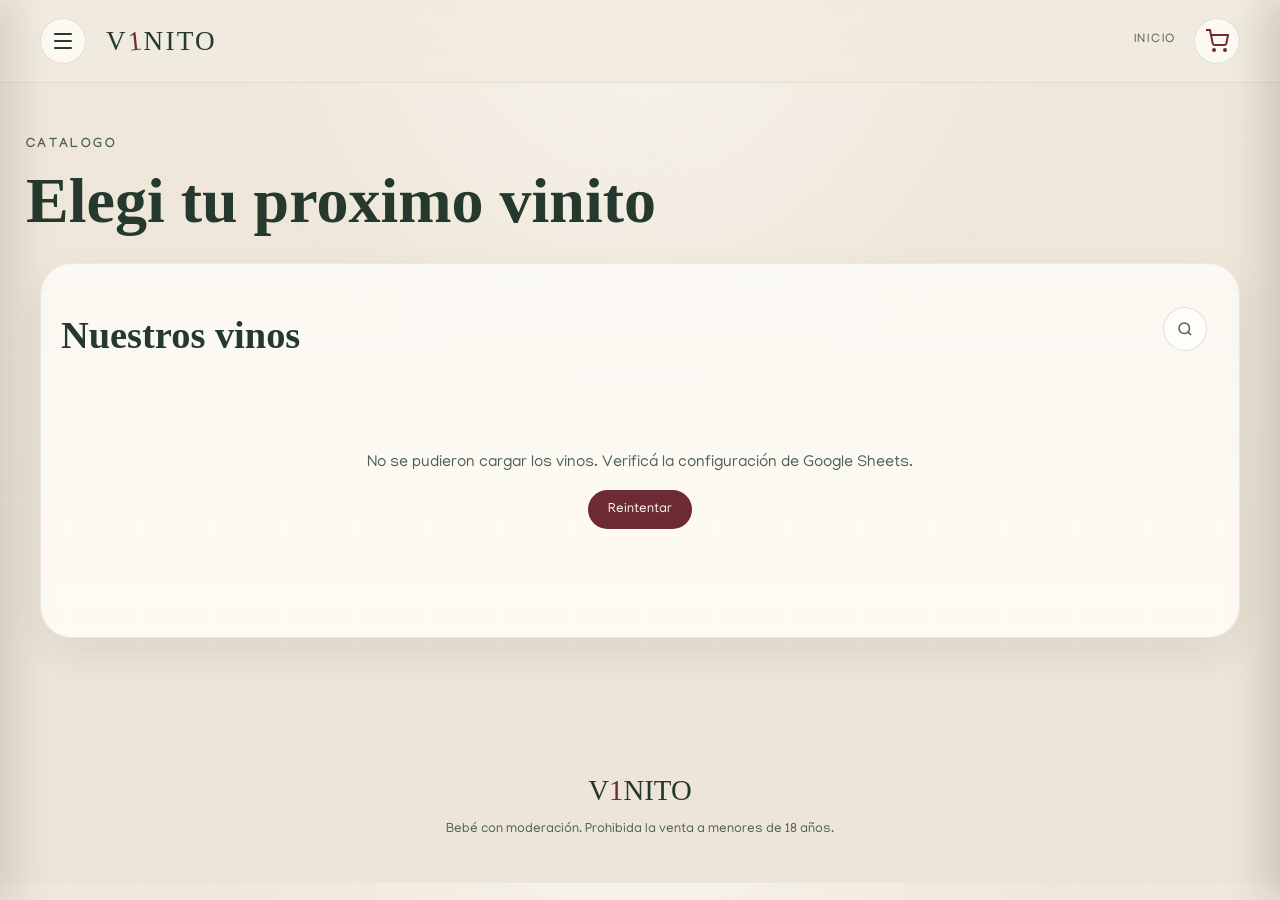
==== catalogo.html @ 8577c7e6 "Refactor catalog search functionality and UI for improved user experience" ====
<!DOCTYPE html>
<html lang="es">
<head>
  <meta charset="UTF-8">
  <meta name="viewport" content="width=device-width, initial-scale=1.0">
  <title>V1NITO - Catalogo</title>
  <link rel="icon" type="image/png" href="img/favicon.png">
  <link rel="preconnect" href="https://fonts.googleapis.com">
  <link rel="preconnect" href="https://fonts.gstatic.com" crossorigin>
  <link href="https://fonts.googleapis.com/css2?family=Cormorant+Garamond:wght@500;600;700&family=Manjari:wght@100;400;700&family=Permanent+Marker&display=swap" rel="stylesheet">
  <link rel="stylesheet" href="css/styles.css">
</head>
<body class="catalog-page">

  <header class="header">
    <div class="header-inner">
      <button class="menu-btn" id="menuBtn" aria-label="Abrir menu" aria-controls="menuSidebar" aria-expanded="false">
        <span></span>
        <span></span>
        <span></span>
      </button>
      <a href="index.html" class="logo">
        <span class="logo-v">V</span><span class="logo-1">1</span><span class="logo-nito">NITO</span>
      </a>
      <nav class="nav">
        <a href="index.html" class="nav-link">Inicio</a>
        <button class="cart-btn" id="cartBtn" aria-label="Abrir carrito">
          <svg width="24" height="24" viewBox="0 0 24 24" fill="none" stroke="currentColor" stroke-width="2">
            <circle cx="9" cy="21" r="1"></circle>
            <circle cx="20" cy="21" r="1"></circle>
            <path d="M1 1h4l2.68 13.39a2 2 0 0 0 2 1.61h9.72a2 2 0 0 0 2-1.61L23 6H6"></path>
          </svg>
          <span class="cart-count" id="cartCount">0</span>
        </button>
      </nav>
    </div>
  </header>

  <main class="catalog-shell">
    <section class="catalog-hero">
      <p class="catalog-kicker">Catalogo</p>
      <h1 class="catalog-title">Elegi tu proximo vinito</h1>
    </section>

    <section id="catalogo" class="catalogo">
      <div class="section-header">
        <h2 class="section-title">Nuestros vinos</h2>
        <div class="section-tools">
          <form class="catalog-search compact" id="catalogSearchForm" role="search">
            <label class="sr-only" for="catalogSearch">Buscar vino por nombre</label>
            <button type="button" class="catalog-search-toggle" id="catalogSearchToggle" aria-label="Buscar vino">
              <svg width="18" height="18" viewBox="0 0 24 24" fill="none" stroke="currentColor" stroke-width="2">
                <circle cx="11" cy="11" r="7"></circle>
                <path d="M20 20l-3.5-3.5"></path>
              </svg>
            </button>
            <input type="search" id="catalogSearch" placeholder="Buscar por nombre">
          </form>
          <div class="filters" id="filters"></div>
        </div>
      </div>

      <div class="loading" id="loading">
        <div class="spinner"></div>
        <p>Cargando vinos...</p>
      </div>

      <div class="error-msg" id="errorMsg" style="display:none">
        <p>No se pudieron cargar los vinos. Verific&aacute; la configuraci&oacute;n de Google Sheets.</p>
        <button onclick="loadWines()" class="retry-btn">Reintentar</button>
      </div>

      <div class="wines-grid" id="winesGrid"></div>
    </section>
  </main>

  <div class="cart-overlay" id="cartOverlay"></div>
  <div class="menu-overlay" id="menuOverlay"></div>
  <div class="wine-modal-overlay" id="wineModalOverlay"></div>
  <section class="wine-modal" id="wineModal" aria-hidden="true">
    <div class="wine-modal-card">
      <button class="wine-modal-close" id="wineModalClose" aria-label="Cerrar ficha">&times;</button>
      <div id="wineModalContent"></div>
    </div>
  </section>

  <aside class="menu-sidebar" id="menuSidebar" aria-hidden="true">
    <div class="menu-header">
      <div>
        <p class="menu-eyebrow">Explorar</p>
        <h3>Men&uacute; V1NITO</h3>
      </div>
      <button class="menu-close" id="menuClose" aria-label="Cerrar menu">&times;</button>
    </div>

    <div class="menu-search">
      <label class="menu-label" for="menuSearch">Buscar vino</label>
      <div class="menu-search-row">
        <input type="search" id="menuSearch" placeholder="Malbec, Chardonnay, Enemigo...">
        <button type="button" id="menuSearchBtn">Buscar</button>
      </div>
    </div>

    <div class="menu-section">
      <p class="menu-label">Cat&aacute;logo</p>
      <div class="menu-links">
        <button type="button" class="menu-link" data-type="Todos" data-varietal="Todos">Ver todo</button>
        <details class="menu-item">
          <summary class="menu-link menu-parent">Tintos</summary>
          <div class="menu-submenu">
            <button type="button" class="menu-sublink" data-type="Tintos" data-varietal="Todos">Ver todos los tintos</button>
            <button type="button" class="menu-sublink" data-type="Tintos" data-varietal="Malbec">Malbec</button>
            <button type="button" class="menu-sublink" data-type="Tintos" data-varietal="Cabernet Franc">Cabernet Franc</button>
            <button type="button" class="menu-sublink" data-type="Tintos" data-varietal="Merlot">Merlot</button>
            <button type="button" class="menu-sublink" data-type="Tintos" data-varietal="Pinot Noir">Pinot Noir</button>
            <button type="button" class="menu-sublink" data-type="Tintos" data-varietal="Cabernet Sauvignon">Cabernet Sauvignon</button>
            <button type="button" class="menu-sublink" data-type="Tintos" data-varietal="Bonarda">Bonarda</button>
            <button type="button" class="menu-sublink" data-type="Tintos" data-varietal="Syrah">Syrah</button>
          </div>
        </details>
        <details class="menu-item">
          <summary class="menu-link menu-parent">Blancos</summary>
          <div class="menu-submenu">
            <button type="button" class="menu-sublink" data-type="Blancos" data-varietal="Todos">Ver todos los blancos</button>
            <button type="button" class="menu-sublink" data-type="Blancos" data-varietal="Chardonnay">Chardonnay</button>
            <button type="button" class="menu-sublink" data-type="Blancos" data-varietal="Sauvignon Blanc">Sauvignon Blanc</button>
          </div>
        </details>
      </div>
    </div>

    <a class="menu-wa-link" href="https://wa.me/543512554057?text=Hola%20V1NITO%2C%20tengo%20una%20consulta%20sobre%20el%20catalogo" target="_blank" rel="noopener noreferrer">
      Consultas por WhatsApp
    </a>
  </aside>

  <aside class="cart-sidebar" id="cartSidebar">
    <div class="cart-header">
      <h3>Tu pedido</h3>
      <button class="cart-close" id="cartClose" aria-label="Cerrar carrito">&times;</button>
    </div>
    <div class="cart-items" id="cartItems">
      <p class="cart-empty">Tu carrito est&aacute; vac&iacute;o</p>
    </div>
    <div class="cart-footer" id="cartFooter" style="display:none">
      <div class="cart-total">
        <span>Total:</span>
        <span id="cartTotal">$0</span>
      </div>
      <div class="checkout-fields">
        <input type="text" id="clientName" placeholder="Tu nombre" required>
        <input type="text" id="clientAddress" placeholder="Direcci&oacute;n de entrega" required>
      </div>
      <button class="checkout-btn" id="checkoutBtn">
        <svg width="20" height="20" viewBox="0 0 24 24" fill="currentColor">
          <path d="M17.472 14.382c-.297-.149-1.758-.867-2.03-.967-.273-.099-.471-.148-.67.15-.197.297-.767.966-.94 1.164-.173.199-.347.223-.644.075-.297-.15-1.255-.463-2.39-1.475-.883-.788-1.48-1.761-1.653-2.059-.173-.297-.018-.458.13-.606.134-.133.298-.347.446-.52.149-.174.198-.298.298-.497.099-.198.05-.371-.025-.52-.075-.149-.669-1.612-.916-2.207-.242-.579-.487-.5-.669-.51-.173-.008-.371-.01-.57-.01-.198 0-.52.074-.792.372-.272.297-1.04 1.016-1.04 2.479 0 1.462 1.065 2.875 1.213 3.074.149.198 2.096 3.2 5.077 4.487.709.306 1.262.489 1.694.625.712.227 1.36.195 1.871.118.571-.085 1.758-.719 2.006-1.413.248-.694.248-1.289.173-1.413-.074-.124-.272-.198-.57-.347z"></path>
          <path d="M12 0C5.373 0 0 5.373 0 12c0 2.625.846 5.059 2.284 7.034L.789 23.492a.5.5 0 0 0 .612.638l4.685-1.228A11.953 11.953 0 0 0 12 24c6.627 0 12-5.373 12-12S18.627 0 12 0zm0 22c-2.137 0-4.146-.587-5.863-1.606l-.335-.203-2.783.73.662-2.645-.222-.352A9.935 9.935 0 0 1 2 12C2 6.477 6.477 2 12 2s10 4.477 10 10-4.477 10-10 10z"></path>
        </svg>
        Enviar pedido por WhatsApp
      </button>
    </div>
  </aside>

  <footer class="footer">
    <div class="footer-inner">
      <p class="footer-logo">V<span>1</span>NITO</p>
      <p class="footer-text">Beb&eacute; con moderaci&oacute;n. Prohibida la venta a menores de 18 a&ntilde;os.</p>
    </div>
  </footer>

  <script src="js/config.js"></script>
  <script src="js/sheets.js"></script>
  <script src="js/cart.js"></script>
  <script src="js/app.js"></script>
</body>
</html>
---- css/styles.css ----
:root {
  --cream: #f1eadf;
  --cream-deep: #e4dacb;
  --paper: #f7f1e7;
  --ink: #26392f;
  --ink-soft: #4d5f55;
  --wine: #6f2b34;
  --wine-deep: #572129;
  --olive: #808266;
  --charcoal: #252525;
  --white: #fffdf9;
  --line: rgba(38, 57, 47, 0.14);
  --shadow: 0 18px 40px rgba(32, 34, 29, 0.08);
  --shadow-strong: 0 22px 55px rgba(32, 34, 29, 0.18);
  --radius: 24px;
  --transition: 220ms ease;
}

*, *::before, *::after {
  box-sizing: border-box;
  margin: 0;
  padding: 0;
}

html {
  scroll-behavior: smooth;
}

body {
  font-family: 'Manjari', sans-serif;
  background:
    radial-gradient(circle at top, rgba(255, 255, 255, 0.5), transparent 38%),
    linear-gradient(180deg, #efe7da 0%, #ede5d8 100%);
  color: var(--ink);
  line-height: 1.55;
  -webkit-font-smoothing: antialiased;
}

body::before {
  content: '';
  position: fixed;
  inset: 0;
  pointer-events: none;
  opacity: 0.16;
  background-image:
    linear-gradient(rgba(38, 57, 47, 0.03) 1px, transparent 1px),
    linear-gradient(90deg, rgba(38, 57, 47, 0.03) 1px, transparent 1px);
  background-size: 9px 9px;
}

a {
  color: inherit;
}

.header {
  position: sticky;
  top: 0;
  z-index: 100;
  backdrop-filter: blur(14px);
  background: rgba(241, 234, 223, 0.86);
  border-bottom: 1px solid rgba(38, 57, 47, 0.08);
}

.header-inner {
  width: min(1200px, calc(100% - 32px));
  margin: 0 auto;
  min-height: 82px;
  display: flex;
  align-items: center;
  justify-content: space-between;
  gap: 20px;
}

.menu-btn {
  width: 46px;
  height: 46px;
  display: inline-flex;
  flex-direction: column;
  justify-content: center;
  gap: 5px;
  border: 1px solid rgba(38, 57, 47, 0.12);
  border-radius: 50%;
  background: rgba(255, 253, 249, 0.75);
  color: var(--ink);
  cursor: pointer;
  transition: transform var(--transition), border-color var(--transition), background var(--transition);
}

.menu-btn:hover {
  transform: translateY(-1px);
  background: var(--white);
  border-color: rgba(111, 43, 52, 0.28);
}

.menu-btn span {
  display: block;
  width: 18px;
  height: 2px;
  margin: 0 auto;
  border-radius: 999px;
  background: currentColor;
}

.logo {
  font-family: 'Permanent Marker', cursive;
  text-decoration: none;
  color: var(--ink);
  font-size: 1.7rem;
  letter-spacing: 0.08em;
  margin-right: auto;
}

.logo-1 {
  color: var(--wine);
  display: inline-block;
  transform: rotate(-6deg);
}

.nav {
  display: flex;
  align-items: center;
  gap: 18px;
}

.nav-link {
  text-decoration: none;
  text-transform: uppercase;
  letter-spacing: 0.14em;
  font-size: 0.78rem;
  color: var(--ink-soft);
}

.nav-link:hover {
  color: var(--wine);
}

.cart-btn {
  position: relative;
  width: 46px;
  height: 46px;
  display: grid;
  place-items: center;
  border: 1px solid rgba(38, 57, 47, 0.12);
  border-radius: 50%;
  background: rgba(255, 253, 249, 0.75);
  color: var(--wine);
  cursor: pointer;
  transition: transform var(--transition), border-color var(--transition), background var(--transition);
}

.cart-btn:hover {
  transform: translateY(-1px);
  background: var(--white);
  border-color: rgba(111, 43, 52, 0.28);
}

.cart-count {
  position: absolute;
  top: -3px;
  right: -3px;
  width: 20px;
  height: 20px;
  border-radius: 50%;
  display: grid;
  place-items: center;
  background: var(--wine);
  color: var(--white);
  font-size: 0.72rem;
  font-weight: 700;
  transform: scale(0);
  transition: transform var(--transition);
}

.cart-count.show {
  transform: scale(1);
}

.hero {
  position: relative;
  overflow: hidden;
  padding: 54px 24px 28px;
  min-height: calc(100vh - 82px);
  display: flex;
  flex-direction: column;
  align-items: center;
  justify-content: space-between;
  gap: 28px;
}

.hero-grain {
  position: absolute;
  inset: 0;
  pointer-events: none;
  opacity: 0.16;
  background:
    radial-gradient(circle at 20% 20%, rgba(255, 255, 255, 0.85), transparent 22%),
    radial-gradient(circle at 80% 10%, rgba(111, 43, 52, 0.09), transparent 18%),
    radial-gradient(circle at 50% 70%, rgba(38, 57, 47, 0.06), transparent 24%);
}

.hero-content {
  position: relative;
  z-index: 1;
  max-width: 860px;
  text-align: center;
  padding-top: 42px;
}

.hero-title {
  font-family: 'Permanent Marker', cursive;
  font-size: clamp(2.6rem, 7vw, 5.5rem);
  line-height: 1.12;
  letter-spacing: 0.03em;
  color: var(--ink);
  max-width: 9.5ch;
  margin: 0 auto 16px;
}

.hero-sub {
  max-width: 640px;
  margin: 0 auto;
  font-size: clamp(1rem, 2.2vw, 1.35rem);
  color: var(--ink-soft);
}

.hero-actions {
  margin: 24px 0 22px;
  display: flex;
  align-items: center;
  justify-content: center;
  gap: 16px;
}

.hero-cta {
  display: inline-flex;
  align-items: center;
  justify-content: center;
  min-width: 240px;
  padding: 18px 34px;
  border-radius: 999px;
  background: var(--wine);
  color: var(--white);
  text-decoration: none;
  text-transform: uppercase;
  letter-spacing: 0.12em;
  font-size: 0.95rem;
  font-weight: 700;
  box-shadow: 0 14px 28px rgba(111, 43, 52, 0.18);
  transition: transform var(--transition), background var(--transition), box-shadow var(--transition);
}

.hero-cta:hover {
  transform: translateY(-2px);
  background: var(--wine-deep);
  box-shadow: 0 20px 34px rgba(111, 43, 52, 0.22);
}

.hero-scene {
  position: relative;
  z-index: 1;
  width: min(940px, 100%);
}

.collage-card {
  position: relative;
  margin: 0 auto;
  width: min(760px, 100%);
  height: min(72vw, 930px);
  min-height: 420px;
  max-height: 860px;
  overflow: hidden;
  border-radius: 44px;
  background:
    radial-gradient(circle at top left, rgba(255, 255, 255, 0.82), transparent 24%),
    linear-gradient(180deg, #f0efef 0%, #e7e5e6 100%);
  box-shadow: 0 28px 70px rgba(32, 34, 29, 0.16);
}

.collage-piece {
  position: absolute;
  display: block;
  filter: drop-shadow(0 10px 14px rgba(25, 25, 25, 0.12));
}

.disco {
  border-radius: 50%;
  background:
    radial-gradient(circle at 30% 30%, rgba(255, 255, 255, 0.95), rgba(255, 255, 255, 0.22) 25%, transparent 26%),
    linear-gradient(45deg, rgba(106, 125, 141, 0.45) 25%, transparent 25%),
    linear-gradient(-45deg, rgba(106, 125, 141, 0.45) 25%, transparent 25%),
    linear-gradient(45deg, transparent 75%, rgba(255, 255, 255, 0.3) 75%),
    linear-gradient(-45deg, transparent 75%, rgba(255, 255, 255, 0.3) 75%),
    radial-gradient(circle at 40% 35%, #ffffff 0%, #d7dbd8 44%, #a2adb4 80%, #7d858d 100%);
  background-size: auto, 18px 18px, 18px 18px, 18px 18px, 18px 18px, auto;
}

.disco-main {
  top: 4%;
  left: 8%;
  width: 28%;
  aspect-ratio: 1;
}

.disco-mini {
  top: 8%;
  right: 26%;
  width: 13%;
  aspect-ratio: 1;
}

.pour-hand {
  top: 0;
  left: 26%;
  width: 42%;
  height: 26%;
  border-radius: 0 0 120px 120px;
  background:
    linear-gradient(135deg, #214434 0 28%, transparent 29%),
    linear-gradient(102deg, transparent 0 40%, #e2b78a 41% 68%, transparent 69%),
    linear-gradient(160deg, transparent 0 55%, #d8a278 56% 72%, transparent 73%);
  transform: rotate(-6deg);
}

.pour-hand::before {
  content: '';
  position: absolute;
  top: -3%;
  left: 18%;
  width: 24%;
  height: 50%;
  border-radius: 18px;
  background: linear-gradient(180deg, #32523f, #183226);
  transform: rotate(-22deg);
}

.pour-stream {
  top: 17%;
  left: 50%;
  width: 1.4%;
  height: 26%;
  background: linear-gradient(180deg, rgba(196, 201, 210, 0.95), rgba(120, 132, 145, 0.95));
  transform: rotate(3deg);
}

.central-bottle {
  left: 41%;
  top: 28%;
  width: 20%;
  height: 48%;
  border-radius: 42% 42% 28% 28% / 26% 26% 18% 18%;
  background:
    linear-gradient(90deg, rgba(255, 255, 255, 0.82) 0 22%, transparent 22% 70%, rgba(255, 255, 255, 0.2) 70%),
    linear-gradient(180deg, #8e2430 0 36%, #f5f0e8 36% 74%, #121212 74% 100%);
}

.central-bottle::before {
  content: '';
  position: absolute;
  top: -23%;
  left: 43%;
  width: 14%;
  height: 30%;
  border-radius: 12px 12px 0 0;
  background: linear-gradient(180deg, #f6f3ef, #b6bec6);
}

.can-hand {
  left: 2%;
  top: 31%;
  width: 33%;
  height: 18%;
  border-radius: 999px;
  background:
    linear-gradient(180deg, transparent 0 30%, #e1ac84 31% 90%, transparent 91%),
    linear-gradient(90deg, transparent 0 44%, #efe6d7 45% 63%, #d0b996 64% 73%, transparent 74%),
    linear-gradient(0deg, transparent 0 18%, #c98367 19% 26%, transparent 27%);
  transform: rotate(-11deg);
}

.red-glove {
  left: 3%;
  bottom: 22%;
  width: 25%;
  height: 18%;
  border-radius: 80px 24px 70px 30px;
  background: linear-gradient(135deg, #761826 0%, #b11c2c 78%);
  transform: rotate(-8deg);
}

.red-glove::before {
  content: '';
  position: absolute;
  right: -8%;
  top: 20%;
  width: 32%;
  height: 18%;
  border-radius: 999px;
  background: linear-gradient(90deg, #9d1f2f, #6f1522);
  transform: rotate(-24deg);
}

.citrus-drink {
  right: 4%;
  top: 26%;
  width: 22%;
  height: 18%;
  border-radius: 28px 28px 34px 34px;
  background:
    radial-gradient(circle at 28% 16%, #fff7c5 0 18%, #d9c971 19% 23%, transparent 24%),
    linear-gradient(180deg, rgba(255, 255, 255, 0.85) 0 22%, #b52c39 23% 100%);
}

.citrus-drink::before {
  content: '';
  position: absolute;
  right: -10%;
  top: 28%;
  width: 58%;
  height: 32%;
  border-radius: 999px;
  background: linear-gradient(180deg, #efc39d, #d58f74);
}

.martini {
  right: 22%;
  bottom: 14%;
  width: 16%;
  height: 25%;
  clip-path: polygon(18% 0, 82% 0, 58% 44%, 58% 82%, 70% 100%, 42% 100%, 49% 82%, 49% 44%);
  background: linear-gradient(180deg, rgba(233, 242, 230, 0.85), rgba(111, 43, 52, 0.1));
}

.martini::before,
.martini::after {
  content: '';
  position: absolute;
  border-radius: 50%;
}

.martini::before {
  width: 22%;
  aspect-ratio: 1;
  right: 26%;
  top: 18%;
  background: #6a7f34;
}

.martini::after {
  width: 18%;
  aspect-ratio: 1;
  left: 20%;
  bottom: 18%;
  background: #90b154;
}

.wine-hand {
  left: 20%;
  bottom: -2%;
  width: 22%;
  height: 24%;
  border-radius: 120px 120px 50px 50px;
  background:
    linear-gradient(135deg, transparent 0 28%, #e1af88 29% 100%),
    linear-gradient(180deg, transparent 0 35%, #7eb5d6 36% 72%, transparent 73%);
  transform: rotate(8deg);
}

.wine-hand::before {
  content: '';
  position: absolute;
  left: 38%;
  top: 8%;
  width: 28%;
  height: 56%;
  border-radius: 999px 999px 36px 36px;
  background: linear-gradient(180deg, rgba(173, 216, 247, 0.95) 0 46%, #e89557 47% 100%);
  border: 2px solid rgba(255, 255, 255, 0.55);
}

.profile-face {
  right: -2%;
  bottom: 5%;
  width: 19%;
  height: 27%;
  border-radius: 120px 0 0 120px;
  background: linear-gradient(180deg, #e8b08a, #cf8b72);
}

.profile-face::before {
  content: '';
  position: absolute;
  left: 6%;
  top: 42%;
  width: 22%;
  height: 8%;
  border-radius: 999px;
  background: #a6202c;
}

.lips {
  left: 44%;
  bottom: 12%;
  width: 10%;
  height: 5%;
  border-radius: 999px 999px 60% 60%;
  background: linear-gradient(180deg, #d73043, #8f1021);
}

.sparkle {
  width: 18px;
  aspect-ratio: 1;
  background: linear-gradient(180deg, #fff7dc, #f6d77a);
  clip-path: polygon(50% 0, 62% 38%, 100% 50%, 62% 62%, 50% 100%, 38% 62%, 0 50%, 38% 38%);
}

.sparkle-1 {
  top: 60%;
  left: 62%;
}

.sparkle-2 {
  top: 18%;
  right: 14%;
}

.hero-footer {
  position: relative;
  z-index: 1;
  color: var(--ink-soft);
  font-size: clamp(0.98rem, 2vw, 1.12rem);
  text-align: center;
  padding-bottom: 18px;
  max-width: 620px;
}

.intro-strip {
  padding: 0 24px 18px;
}

.intro-strip-text {
  width: min(980px, 100%);
  margin: 0 auto;
  padding: 20px 24px;
  text-align: center;
  border-top: 1px solid var(--line);
  border-bottom: 1px solid var(--line);
  color: var(--ink-soft);
  font-size: 1rem;
}

.catalog-page .header {
  position: sticky;
}

.catalog-shell {
  width: min(1240px, calc(100% - 32px));
  margin: 0 auto;
  padding: 34px 0 48px;
}

.catalog-hero {
  padding: 18px 6px 28px;
}

.catalog-kicker {
  font-size: 0.82rem;
  font-weight: 700;
  letter-spacing: 0.18em;
  text-transform: uppercase;
  color: var(--ink-soft);
}

.catalog-title {
  margin-top: 12px;
  font-family: 'Permanent Marker', cursive;
  font-size: clamp(2.2rem, 5vw, 4rem);
  line-height: 1.05;
  color: var(--ink);
}

.catalog-sub {
  max-width: 640px;
  margin-top: 12px;
  color: var(--ink-soft);
  font-size: 1.05rem;
}

.catalogo {
  width: min(1200px, calc(100% - 32px));
  margin: 0 auto 48px;
  padding: 42px 20px 52px;
  border: 1px solid rgba(38, 57, 47, 0.08);
  border-radius: 32px;
  background: linear-gradient(180deg, rgba(255, 253, 249, 0.8), rgba(255, 251, 244, 0.95));
  box-shadow: var(--shadow);
}

.catalog-search {
  display: flex;
  align-items: center;
  gap: 10px;
}

.catalog-search input {
  width: 0;
  min-width: 0;
  opacity: 0;
  border: 1px solid transparent;
  border-radius: 18px;
  padding: 12px 0;
  background: rgba(255, 253, 249, 0.95);
  color: var(--ink);
  font-family: 'Manjari', sans-serif;
  font-size: 0.94rem;
  pointer-events: none;
  transition: width var(--transition), opacity var(--transition), padding var(--transition), border-color var(--transition);
}

.catalog-search.open input {
  width: 280px;
  opacity: 1;
  padding: 12px 16px;
  border-color: rgba(38, 57, 47, 0.14);
  pointer-events: auto;
}

.catalog-search input:focus {
  outline: none;
  border-color: rgba(111, 43, 52, 0.36);
}

.catalog-search-toggle {
  width: 44px;
  height: 44px;
  border: 1px solid rgba(38, 57, 47, 0.14);
  border-radius: 50%;
  background: rgba(255, 253, 249, 0.95);
  color: var(--ink-soft);
  display: inline-flex;
  align-items: center;
  justify-content: center;
  cursor: pointer;
  transition: transform var(--transition), border-color var(--transition), color var(--transition), background var(--transition);
}

.catalog-search-toggle:hover {
  transform: translateY(-1px);
  border-color: rgba(111, 43, 52, 0.24);
  color: var(--wine);
  background: var(--white);
}

.sr-only {
  position: absolute;
  width: 1px;
  height: 1px;
  padding: 0;
  margin: -1px;
  overflow: hidden;
  clip: rect(0, 0, 0, 0);
  white-space: nowrap;
  border: 0;
}

.section-header {
  display: flex;
  align-items: end;
  justify-content: space-between;
  gap: 22px;
  margin-bottom: 30px;
  flex-wrap: wrap;
}

.section-tools {
  display: grid;
  gap: 14px;
  justify-items: end;
}

.section-title {
  font-family: 'Permanent Marker', cursive;
  font-size: clamp(1.9rem, 3vw, 2.8rem);
  color: var(--ink);
}

.filters {
  display: grid;
  gap: 14px;
}

.filters-group {
  display: grid;
  gap: 8px;
}

.sort-select {
  min-width: 240px;
  border: 1px solid rgba(38, 57, 47, 0.14);
  border-radius: 16px;
  padding: 12px 16px;
  background: rgba(255, 253, 249, 0.95);
  color: var(--ink);
  font-family: 'Manjari', sans-serif;
  font-size: 0.94rem;
}

.filters-label {
  font-size: 0.78rem;
  font-weight: 700;
  letter-spacing: 0.14em;
  text-transform: uppercase;
  color: var(--ink-soft);
}

.filters-row {
  display: flex;
  flex-wrap: wrap;
  gap: 10px;
}

.filter-btn {
  border: 1px solid rgba(38, 57, 47, 0.14);
  background: rgba(255, 253, 249, 0.9);
  color: var(--ink-soft);
  border-radius: 999px;
  padding: 10px 18px;
  cursor: pointer;
  font-family: 'Manjari', sans-serif;
  font-size: 0.88rem;
  transition: transform var(--transition), background var(--transition), color var(--transition), border-color var(--transition);
}

.filter-btn:hover {
  transform: translateY(-1px);
  border-color: rgba(111, 43, 52, 0.22);
  color: var(--wine);
}

.filter-btn.active {
  background: var(--ink);
  color: var(--white);
  border-color: var(--ink);
}

.loading,
.error-msg {
  text-align: center;
  padding: 56px 0;
  color: var(--ink-soft);
}

.spinner {
  width: 42px;
  height: 42px;
  border-radius: 50%;
  margin: 0 auto 16px;
  border: 3px solid rgba(38, 57, 47, 0.12);
  border-top-color: var(--wine);
  animation: spin 0.75s linear infinite;
}

@keyframes spin {
  to {
    transform: rotate(360deg);
  }
}

.retry-btn {
  margin-top: 14px;
  border: none;
  border-radius: 999px;
  padding: 12px 20px;
  background: var(--wine);
  color: var(--white);
  cursor: pointer;
  font-family: 'Manjari', sans-serif;
}

.empty-results {
  grid-column: 1 / -1;
  padding: 28px 12px;
  text-align: center;
  color: var(--ink-soft);
  border: 1px dashed rgba(38, 57, 47, 0.16);
  border-radius: 20px;
  background: rgba(255, 253, 249, 0.7);
}

.wines-grid {
  display: grid;
  grid-template-columns: repeat(auto-fill, minmax(260px, 1fr));
  gap: 22px;
}

.wine-card {
  position: relative;
  display: flex;
  flex-direction: column;
  overflow: hidden;
  min-height: 100%;
  border-radius: 24px;
  background: var(--paper);
  border: 1px solid rgba(38, 57, 47, 0.08);
  box-shadow: 0 12px 26px rgba(32, 34, 29, 0.07);
  transition: transform var(--transition), box-shadow var(--transition);
}

.wine-card:hover {
  transform: translateY(-6px) rotate(-0.4deg);
  box-shadow: var(--shadow-strong);
}

.wine-card.no-stock {
  opacity: 0.68;
}

.wine-card-link {
  cursor: pointer;
}

.wine-card-link:focus-visible {
  outline: 2px solid rgba(111, 43, 52, 0.6);
  outline-offset: 3px;
}

.wine-img-wrap {
  position: relative;
  width: 100%;
  padding-top: 100%;
  display: flex;
  align-items: center;
  justify-content: center;
  overflow: hidden;
  background:
    radial-gradient(circle at top, rgba(255, 255, 255, 0.55), transparent 30%),
    linear-gradient(180deg, #ddd3c2 0%, #f0e7db 100%);
}

.wine-img-wrap::after {
  content: '';
  position: absolute;
  inset: 14px;
  border: 1px dashed rgba(38, 57, 47, 0.14);
  border-radius: 18px;
  pointer-events: none;
}

.wine-img {
  position: absolute;
  top: 50%;
  left: 50%;
  width: auto;
  max-width: 76%;
  height: 96%;
  max-height: 96%;
  object-fit: contain;
  object-position: center;
  transform: translate(-50%, -50%);
  transition: transform 320ms ease;
}

.wine-card:hover .wine-img {
  transform: translate(-50%, -50%) scale(1.04);
}

.wine-img-placeholder {
  position: absolute;
  inset: 0;
  display: grid;
  place-items: center;
  color: rgba(111, 43, 52, 0.38);
}

.wine-badge {
  position: absolute;
  top: 18px;
  left: 18px;
  z-index: 1;
  padding: 7px 12px;
  border-radius: 999px;
  font-size: 0.7rem;
  font-weight: 700;
  text-transform: uppercase;
  letter-spacing: 0.14em;
}

.badge-stock {
  background: rgba(38, 57, 47, 0.92);
  color: var(--white);
}

.badge-nostock {
  background: rgba(111, 43, 52, 0.92);
  color: var(--white);
}

.wine-info {
  display: flex;
  flex: 1;
  flex-direction: column;
  gap: 8px;
  padding: 22px;
}

.wine-category {
  color: var(--wine);
  font-size: 0.75rem;
  font-weight: 700;
  text-transform: uppercase;
  letter-spacing: 0.16em;
}

.wine-name {
  font-family: 'Cormorant Garamond', serif;
  font-size: 1.75rem;
  line-height: 1.05;
  color: var(--ink);
}

.wine-desc {
  flex: 1;
  color: var(--ink-soft);
  font-size: 0.95rem;
  display: -webkit-box;
  -webkit-box-orient: vertical;
  -webkit-line-clamp: 3;
  overflow: hidden;
}

.wine-detail-link {
  color: var(--wine);
  font-size: 0.86rem;
  font-weight: 700;
  letter-spacing: 0.06em;
  text-transform: uppercase;
  border: none;
  background: transparent;
  padding: 0;
  text-align: left;
  cursor: pointer;
}

.wine-bottom {
  display: flex;
  align-items: center;
  justify-content: space-between;
  gap: 14px;
  padding-top: 8px;
}

.wine-price {
  font-family: 'Cormorant Garamond', serif;
  font-size: 2rem;
  font-weight: 700;
  color: var(--ink);
}

.add-btn {
  border: none;
  border-radius: 999px;
  padding: 12px 18px;
  background: var(--wine);
  color: var(--white);
  cursor: pointer;
  font-family: 'Manjari', sans-serif;
  font-size: 0.88rem;
  font-weight: 700;
  transition: transform var(--transition), background var(--transition), opacity var(--transition);
}

.add-btn:hover {
  transform: translateY(-1px);
  background: var(--wine-deep);
}

.add-btn:disabled {
  background: rgba(38, 57, 47, 0.18);
  color: rgba(38, 57, 47, 0.48);
  cursor: not-allowed;
}

.add-btn.added {
  background: var(--ink);
}

.cart-overlay {
  position: fixed;
  inset: 0;
  z-index: 200;
  background: rgba(31, 21, 20, 0.38);
  opacity: 0;
  visibility: hidden;
  transition: opacity var(--transition), visibility var(--transition);
}

.cart-overlay.open {
  opacity: 1;
  visibility: visible;
}

.menu-overlay {
  position: fixed;
  inset: 0;
  z-index: 150;
  background: rgba(31, 21, 20, 0.32);
  opacity: 0;
  visibility: hidden;
  transition: opacity var(--transition), visibility var(--transition);
}

.menu-overlay.open {
  opacity: 1;
  visibility: visible;
}

.menu-sidebar {
  position: fixed;
  top: 0;
  left: 0;
  bottom: 0;
  z-index: 151;
  width: min(360px, 88vw);
  display: flex;
  flex-direction: column;
  gap: 22px;
  padding: 24px;
  background: linear-gradient(180deg, rgba(247, 241, 231, 0.98), rgba(241, 234, 223, 0.98));
  border-right: 1px solid rgba(38, 57, 47, 0.1);
  box-shadow: 16px 0 36px rgba(31, 21, 20, 0.12);
  transform: translateX(-100%);
  transition: transform var(--transition);
}

.menu-sidebar.open {
  transform: translateX(0);
}

.menu-header {
  display: flex;
  align-items: start;
  justify-content: space-between;
  gap: 16px;
}

.menu-eyebrow,
.menu-label {
  font-size: 0.78rem;
  font-weight: 700;
  letter-spacing: 0.14em;
  text-transform: uppercase;
  color: var(--ink-soft);
}

.menu-header h3 {
  margin-top: 6px;
  font-family: 'Permanent Marker', cursive;
  font-size: 1.7rem;
  color: var(--ink);
}

.menu-close {
  border: none;
  background: transparent;
  color: var(--ink-soft);
  font-size: 2rem;
  cursor: pointer;
  line-height: 1;
}

.menu-search {
  display: grid;
  gap: 10px;
}

.menu-search-row {
  display: grid;
  grid-template-columns: 1fr auto;
  gap: 10px;
}

.menu-search-row input {
  min-width: 0;
  border: 1px solid rgba(38, 57, 47, 0.14);
  border-radius: 14px;
  padding: 13px 15px;
  background: var(--white);
  color: var(--ink);
  font-family: 'Manjari', sans-serif;
}

.menu-search-row button,
.menu-wa-link {
  border: none;
  border-radius: 14px;
  padding: 13px 16px;
  font-family: 'Manjari', sans-serif;
  font-weight: 700;
  text-decoration: none;
  cursor: pointer;
}

.menu-search-row button {
  background: var(--ink);
  color: var(--white);
}

.menu-section {
  display: grid;
  gap: 12px;
}

.menu-links {
  display: grid;
  gap: 8px;
}

.menu-item {
  border: 1px solid rgba(38, 57, 47, 0.1);
  border-radius: 16px;
  background: rgba(255, 253, 249, 0.72);
  overflow: hidden;
  transition: border-color var(--transition), background var(--transition), box-shadow var(--transition);
}

.menu-item:hover,
.menu-item[open] {
  border-color: rgba(111, 43, 52, 0.24);
  background: var(--white);
  box-shadow: 0 12px 24px rgba(32, 34, 29, 0.08);
}

.menu-item summary {
  list-style: none;
}

.menu-item summary::-webkit-details-marker {
  display: none;
}

.menu-link,
.menu-sublink {
  width: 100%;
  display: block;
  border: none;
  background: transparent;
  color: var(--ink);
  text-align: left;
  cursor: pointer;
  transition: background var(--transition), border-color var(--transition), transform var(--transition);
}

.menu-link {
  padding: 12px 14px;
  font-weight: 700;
}

.menu-links > .menu-link {
  border: 1px solid rgba(38, 57, 47, 0.1);
  border-radius: 16px;
  background: rgba(255, 253, 249, 0.72);
}

.menu-parent {
  position: relative;
  padding-right: 42px;
}

.menu-parent::after {
  content: '+';
  position: absolute;
  top: 50%;
  right: 16px;
  transform: translateY(-50%);
  font-size: 1.15rem;
  color: var(--wine);
}

.menu-item[open] .menu-parent::after {
  content: '-';
}

.menu-submenu {
  display: none;
  padding: 0 10px 10px;
}

.menu-item:hover .menu-submenu,
.menu-item[open] .menu-submenu {
  display: grid;
  gap: 6px;
}

.menu-sublink {
  padding: 11px 14px 11px 18px;
  border-radius: 14px;
  color: var(--ink-soft);
  background: rgba(241, 234, 223, 0.55);
}

.menu-link:hover,
.menu-sublink:hover {
  transform: translateX(3px);
  background: rgba(241, 234, 223, 0.85);
}

.menu-wa-link {
  margin-top: auto;
  display: inline-flex;
  align-items: center;
  justify-content: center;
  background: #1ea955;
  color: var(--white);
}

.wine-modal-overlay {
  position: fixed;
  inset: 0;
  z-index: 240;
  background: rgba(31, 21, 20, 0.48);
  opacity: 0;
  visibility: hidden;
  transition: opacity var(--transition), visibility var(--transition);
}

.wine-modal-overlay.open {
  opacity: 1;
  visibility: visible;
}

.wine-modal {
  position: fixed;
  inset: 0;
  z-index: 241;
  display: grid;
  place-items: center;
  padding: 24px;
  opacity: 0;
  visibility: hidden;
  pointer-events: none;
  transition: opacity var(--transition), visibility var(--transition);
}

.wine-modal.open {
  opacity: 1;
  visibility: visible;
  pointer-events: auto;
}

.wine-modal-card {
  position: relative;
  width: min(1040px, 100%);
  max-height: min(88vh, 920px);
  overflow: auto;
  border-radius: 32px;
}

.wine-modal-close {
  position: absolute;
  top: 16px;
  right: 16px;
  z-index: 2;
  width: 42px;
  height: 42px;
  border: none;
  border-radius: 50%;
  background: rgba(255, 253, 249, 0.94);
  color: var(--ink-soft);
  font-size: 2rem;
  line-height: 1;
  cursor: pointer;
  box-shadow: 0 12px 24px rgba(32, 34, 29, 0.14);
}

.detail-shell {
  width: min(1180px, calc(100% - 32px));
  margin: 0 auto;
  padding: 36px 0 52px;
}

.wine-detail-card {
  display: grid;
  grid-template-columns: minmax(280px, 420px) minmax(320px, 1fr);
  gap: 32px;
  align-items: start;
  padding: 28px;
  border: 1px solid rgba(38, 57, 47, 0.08);
  border-radius: 32px;
  background: linear-gradient(180deg, rgba(255, 253, 249, 0.84), rgba(255, 251, 244, 0.96));
  box-shadow: var(--shadow);
}

.wine-detail-media {
  position: relative;
  min-height: 520px;
  padding: 24px;
  border-radius: 28px;
  background:
    radial-gradient(circle at top, rgba(255, 255, 255, 0.62), transparent 30%),
    linear-gradient(180deg, #ddd3c2 0%, #f0e7db 100%);
}

.wine-detail-img,
.wine-detail-placeholder {
  width: 100%;
  height: 100%;
  min-height: 472px;
  border-radius: 22px;
}

.wine-detail-img {
  object-fit: contain;
}

.wine-detail-placeholder {
  display: grid;
  place-items: center;
  font-family: 'Permanent Marker', cursive;
  color: rgba(111, 43, 52, 0.42);
  background: rgba(255, 253, 249, 0.48);
}

.wine-detail-category {
  color: var(--wine);
  font-size: 0.82rem;
  font-weight: 700;
  letter-spacing: 0.18em;
  text-transform: uppercase;
}

.wine-detail-title {
  margin-top: 12px;
  font-family: 'Cormorant Garamond', serif;
  font-size: clamp(2.4rem, 5vw, 4rem);
  line-height: 0.98;
  color: var(--ink);
}

.wine-detail-price {
  margin-top: 18px;
  font-family: 'Cormorant Garamond', serif;
  font-size: 2.6rem;
  font-weight: 700;
  color: var(--ink);
}

.wine-detail-stock {
  margin-top: 10px;
  font-weight: 700;
}

.wine-detail-stock.is-stock {
  color: #1d7f4f;
}

.wine-detail-stock.no-stock {
  color: var(--wine);
}

.wine-detail-copy {
  margin-top: 26px;
  display: grid;
  gap: 12px;
}

.wine-detail-copy h2 {
  font-family: 'Permanent Marker', cursive;
  font-size: 1.3rem;
  color: var(--ink);
}

.wine-detail-copy p {
  color: var(--ink-soft);
  font-size: 1rem;
}

.wine-detail-actions {
  margin-top: 28px;
  display: flex;
  flex-wrap: wrap;
  gap: 14px;
}

.wine-detail-add {
  padding-inline: 22px;
}

.wine-detail-back,
.detail-retry-link {
  display: inline-flex;
  align-items: center;
  justify-content: center;
  border-radius: 999px;
  padding: 12px 20px;
  background: rgba(38, 57, 47, 0.08);
  color: var(--ink);
  text-decoration: none;
  font-weight: 700;
}

.cart-sidebar {
  position: fixed;
  top: 0;
  right: 0;
  bottom: 0;
  z-index: 201;
  width: min(430px, 92vw);
  display: flex;
  flex-direction: column;
  background: var(--paper);
  border-left: 1px solid rgba(38, 57, 47, 0.1);
  box-shadow: -16px 0 36px rgba(31, 21, 20, 0.15);
  transform: translateX(100%);
  transition: transform var(--transition);
}

.cart-sidebar.open {
  transform: translateX(0);
}

.cart-header {
  display: flex;
  align-items: center;
  justify-content: space-between;
  padding: 24px;
  border-bottom: 1px solid rgba(38, 57, 47, 0.1);
}

.cart-header h3 {
  font-family: 'Permanent Marker', cursive;
  font-size: 1.5rem;
  color: var(--ink);
}

.cart-close {
  border: none;
  background: transparent;
  color: var(--ink-soft);
  font-size: 2rem;
  cursor: pointer;
  line-height: 1;
}

.cart-items {
  flex: 1;
  overflow-y: auto;
  padding: 12px 24px 24px;
}

.cart-empty {
  text-align: center;
  padding: 42px 0;
  color: var(--ink-soft);
}

.cart-item {
  display: flex;
  align-items: center;
  gap: 14px;
  padding: 16px 0;
  border-bottom: 1px dashed rgba(38, 57, 47, 0.12);
}

.cart-item-img {
  width: 62px;
  height: 78px;
  border-radius: 14px;
  object-fit: cover;
  background: linear-gradient(180deg, #ddd3c2, #f0e7db);
}

.cart-item-info {
  flex: 1;
}

.cart-item-name {
  font-family: 'Cormorant Garamond', serif;
  font-size: 1.35rem;
  color: var(--ink);
}

.cart-item-price {
  color: var(--wine);
  font-weight: 700;
  font-size: 0.92rem;
}

.cart-item-qty {
  display: flex;
  align-items: center;
  gap: 8px;
}

.qty-btn {
  width: 30px;
  height: 30px;
  border-radius: 50%;
  border: 1px solid rgba(38, 57, 47, 0.16);
  background: var(--white);
  color: var(--ink);
  cursor: pointer;
  font-size: 1rem;
}

.cart-footer {
  padding: 24px;
  border-top: 1px solid rgba(38, 57, 47, 0.1);
  background: rgba(255, 253, 249, 0.72);
}

.cart-total {
  display: flex;
  justify-content: space-between;
  align-items: center;
  margin-bottom: 18px;
  font-family: 'Cormorant Garamond', serif;
  font-size: 1.7rem;
  color: var(--ink);
}

.checkout-fields {
  display: grid;
  gap: 10px;
  margin-bottom: 16px;
}

.checkout-fields input {
  width: 100%;
  border: 1px solid rgba(38, 57, 47, 0.14);
  border-radius: 14px;
  padding: 13px 15px;
  background: var(--white);
  color: var(--ink);
  font-family: 'Manjari', sans-serif;
}

.checkout-fields input:focus {
  outline: none;
  border-color: rgba(111, 43, 52, 0.42);
}

.checkout-btn {
  width: 100%;
  display: inline-flex;
  align-items: center;
  justify-content: center;
  gap: 10px;
  border: none;
  border-radius: 16px;
  padding: 14px 18px;
  background: #1ea955;
  color: var(--white);
  font-family: 'Manjari', sans-serif;
  font-weight: 700;
  cursor: pointer;
}

.footer {
  padding: 34px 24px 42px;
  text-align: center;
  color: var(--ink-soft);
}

.footer-logo {
  font-family: 'Permanent Marker', cursive;
  font-size: 1.8rem;
  color: var(--ink);
}

.footer-logo span {
  color: var(--wine);
}

.footer-text {
  margin-top: 8px;
  font-size: 0.84rem;
}

.toast {
  position: fixed;
  left: 50%;
  bottom: 24px;
  z-index: 300;
  transform: translateX(-50%) translateY(90px);
  background: var(--ink);
  color: var(--white);
  border-radius: 999px;
  padding: 13px 22px;
  font-size: 0.92rem;
  box-shadow: 0 16px 28px rgba(32, 34, 29, 0.18);
  opacity: 0;
  transition: transform 280ms ease, opacity 280ms ease;
}

.toast.show {
  transform: translateX(-50%) translateY(0);
  opacity: 1;
}

@media (max-width: 900px) {
  .hero {
    min-height: auto;
    padding-top: 40px;
  }

  .collage-card {
    min-height: 360px;
  }
}

@media (max-width: 700px) {
  .header-inner {
    width: min(100%, calc(100% - 24px));
    min-height: 74px;
  }

  .logo {
    font-size: 1.4rem;
  }

  .nav-link {
    display: none;
  }

  .hero {
    padding: 28px 16px 24px;
    gap: 18px;
  }

  .hero-content {
    padding-top: 12px;
  }

  .hero-title {
    max-width: 11ch;
  }

  .hero-sub {
    font-size: 1rem;
  }

  .hero-actions {
    margin-top: 22px;
    margin-bottom: 18px;
    gap: 12px;
  }

  .hero-scene {
    width: 100%;
  }

  .collage-card {
    min-height: 300px;
    border-radius: 28px;
  }

  .hero-footer {
    font-size: 1rem;
  }

  .menu-sidebar {
    width: min(340px, 92vw);
    padding: 20px;
  }

  .menu-search-row {
    grid-template-columns: 1fr;
  }

  .wine-modal {
    padding: 12px;
  }

  .wine-modal-card {
    max-height: 92vh;
    border-radius: 24px;
  }

  .menu-item:hover .menu-submenu {
    display: none;
  }

  .menu-item[open] .menu-submenu {
    display: grid;
  }

  .intro-strip,
  .catalog-shell,
  .detail-shell,
  .catalogo {
    width: min(100%, calc(100% - 20px));
    padding-left: 0;
    padding-right: 0;
  }

  .catalog-shell {
    padding-top: 24px;
  }

  .intro-strip-text {
    padding: 16px 8px;
    font-size: 0.94rem;
  }

  .catalogo {
    padding: 28px 14px 38px;
    border-radius: 24px;
  }

  .detail-shell {
    padding-top: 24px;
  }

  .wine-detail-card {
    grid-template-columns: 1fr;
    padding: 18px;
    gap: 22px;
  }

  .wine-detail-media {
    min-height: 360px;
  }

  .wine-detail-img,
  .wine-detail-placeholder {
    min-height: 312px;
  }

  .section-header {
    margin-bottom: 24px;
  }

  .section-tools {
    width: 100%;
    justify-items: stretch;
  }

  .catalog-search {
    justify-content: flex-end;
  }

  .catalog-search.open input {
    width: min(100%, 260px);
  }

  .wines-grid {
    grid-template-columns: 1fr;
  }

  .wine-name {
    font-size: 1.55rem;
  }

  .wine-price {
    font-size: 1.8rem;
  }
}
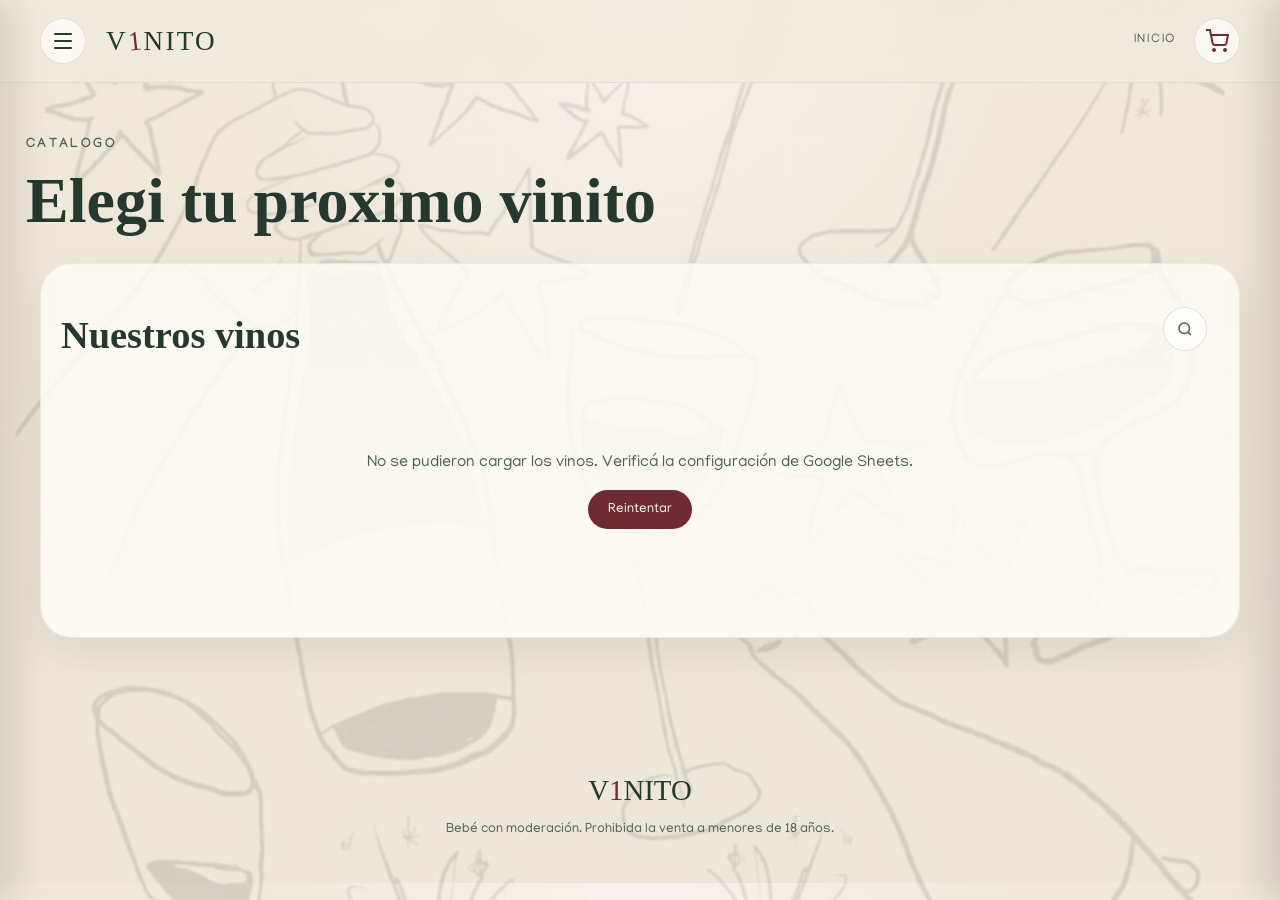
==== commit a98867f8: "Add Espumantes category to menu and enhance wine filtering logic" ====
--- a/catalogo.html
+++ b/catalogo.html
@@ -126,6 +126,13 @@
             <button type="button" class="menu-sublink" data-type="Blancos" data-varietal="Sauvignon Blanc">Sauvignon Blanc</button>
           </div>
         </details>
+        <details class="menu-item">
+          <summary class="menu-link menu-parent">Espumantes</summary>
+          <div class="menu-submenu">
+            <button type="button" class="menu-sublink" data-type="Espumantes" data-varietal="Todos">Ver todos los espumantes</button>
+            <button type="button" class="menu-sublink" data-type="Espumantes" data-varietal="Espumante">Espumantes</button>
+          </div>
+        </details>
       </div>
     </div>
 
--- a/css/styles.css
+++ b/css/styles.css
@@ -34,6 +34,7 @@
   color: var(--ink);
   line-height: 1.55;
   -webkit-font-smoothing: antialiased;
+  position: relative;
 }
 
 body::before {
@@ -196,6 +197,19 @@
     radial-gradient(circle at 20% 20%, rgba(255, 255, 255, 0.85), transparent 22%),
     radial-gradient(circle at 80% 10%, rgba(111, 43, 52, 0.09), transparent 18%),
     radial-gradient(circle at 50% 70%, rgba(38, 57, 47, 0.06), transparent 24%);
+}
+
+.hero::before {
+  content: '';
+  position: absolute;
+  inset: 0;
+  z-index: 0;
+  pointer-events: none;
+  opacity: 0.12;
+  background-repeat: no-repeat;
+  background-position: center;
+  background-size: cover;
+  background-image: url("../img/fondo-home.jpg");
 }
 
 .hero-content {
@@ -548,6 +562,19 @@
   font-size: 1rem;
 }
 
+.catalog-page::after {
+  content: '';
+  position: fixed;
+  inset: 0;
+  z-index: -1;
+  pointer-events: none;
+  opacity: 0.1;
+  background-image: url("../img/fondo-catalogo.jpg");
+  background-repeat: no-repeat;
+  background-position: center;
+  background-size: cover;
+}
+
 .catalog-page .header {
   position: sticky;
 }
@@ -850,7 +877,7 @@
   top: 50%;
   left: 50%;
   width: auto;
-  max-width: 76%;
+  max-width: 92%;
   height: 96%;
   max-height: 96%;
   object-fit: contain;
@@ -1464,8 +1491,17 @@
   width: 62px;
   height: 78px;
   border-radius: 14px;
-  object-fit: cover;
+  object-fit: contain;
   background: linear-gradient(180deg, #ddd3c2, #f0e7db);
+}
+
+.cart-item-placeholder {
+  display: grid;
+  place-items: center;
+  padding: 8px;
+  font-family: 'Permanent Marker', cursive;
+  font-size: 0.78rem;
+  color: rgba(111, 43, 52, 0.42);
 }
 
 .cart-item-info {
@@ -1630,6 +1666,11 @@
     padding-top: 12px;
   }
 
+  .hero::before {
+    opacity: 0.1;
+    background-size: cover;
+  }
+
   .hero-title {
     max-width: 11ch;
   }
@@ -1696,6 +1737,11 @@
     padding-top: 24px;
   }
 
+  .catalog-page::after {
+    opacity: 0.08;
+    background-size: cover;
+  }
+
   .intro-strip-text {
     padding: 16px 8px;
     font-size: 0.94rem;
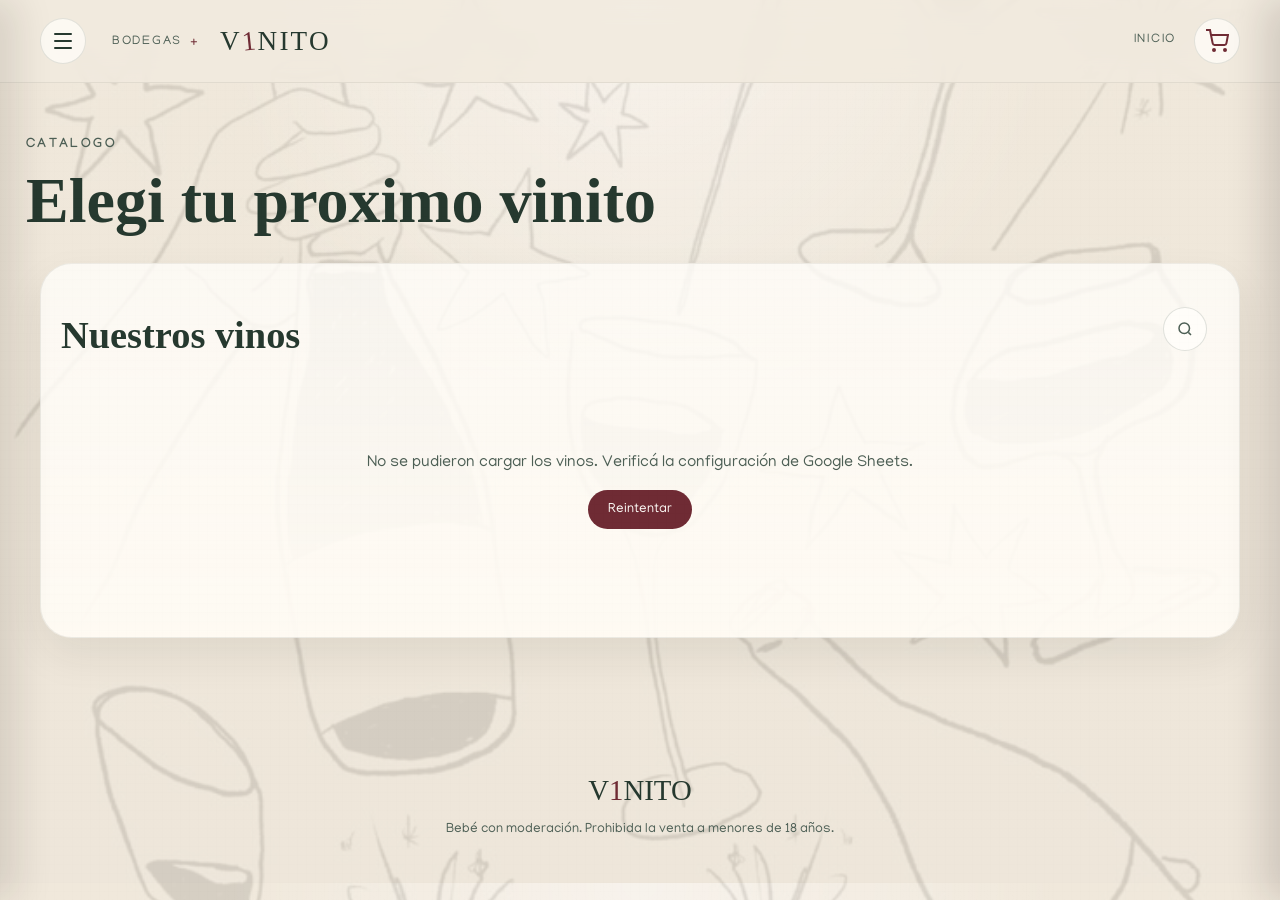
==== commit cb1c9b92: "Add winery and line filters to enhance wine selection functionality" ====
--- a/catalogo.html
+++ b/catalogo.html
@@ -19,6 +19,85 @@
         <span></span>
         <span></span>
       </button>
+      <details class="nav-dropdown nav-desktop">
+        <summary class="nav-link nav-dropdown-trigger">Bodegas</summary>
+        <div class="nav-dropdown-menu">
+          <details class="nav-submenu">
+            <summary class="nav-submenu-trigger">Aleanna</summary>
+            <div class="nav-submenu-links">
+              <a href="catalogo.html?winery=Aleanna&amp;line=El%20Enemigo">El Enemigo</a>
+              <a href="catalogo.html?winery=Aleanna&amp;line=Gran%20Enemigo">Gran Enemigo</a>
+            </div>
+          </details>
+          <details class="nav-submenu">
+            <summary class="nav-submenu-trigger">Catena Zapata</summary>
+            <div class="nav-submenu-links">
+              <a href="catalogo.html?winery=Catena%20Zapata&amp;line=D.V.%20Catena">D.V. Catena</a>
+              <a href="catalogo.html?winery=Catena%20Zapata&amp;line=Angelica%20Zapata">Angélica Zapata</a>
+              <a href="catalogo.html?winery=Catena%20Zapata&amp;line=Saint%20Felicien">Saint Felicien</a>
+              <a href="catalogo.html?winery=Catena%20Zapata&amp;line=Nicolas%20Catena%20Zapata">Nicolás Catena Zapata</a>
+              <a href="catalogo.html?winery=Catena%20Zapata&amp;line=Catena%20Zapata">Catena Zapata</a>
+            </div>
+          </details>
+          <details class="nav-submenu">
+            <summary class="nav-submenu-trigger">Bressia</summary>
+            <div class="nav-submenu-links">
+              <a href="catalogo.html?winery=Bressia&amp;line=Nicasia">Nicasia</a>
+              <a href="catalogo.html?winery=Bressia&amp;line=Ultima%20Hoja">Última Hoja</a>
+              <a href="catalogo.html?winery=Bressia&amp;line=Lagrima%20Canela">Lágrima Canela</a>
+              <a href="catalogo.html?winery=Bressia&amp;line=Monteagrelo">Monteagrelo</a>
+              <a href="catalogo.html?winery=Bressia&amp;line=Bressia%20Profundo">Bressia Profundo</a>
+              <a href="catalogo.html?winery=Bressia&amp;line=Bressia%20Conjuro">Bressia Conjuro</a>
+              <a href="catalogo.html?winery=Bressia&amp;line=Royal%20Brut%20Nature">Royal Brut Nature</a>
+            </div>
+          </details>
+          <details class="nav-submenu">
+            <summary class="nav-submenu-trigger">Escorihuela Gascón</summary>
+            <div class="nav-submenu-links">
+              <a href="catalogo.html?winery=Escorihuela%20Gascon&amp;line=Escorihuela%20Gascon">Escorihuela Gascón</a>
+              <a href="catalogo.html?winery=Escorihuela%20Gascon&amp;line=Gran%20Reserva">Gran Reserva</a>
+              <a href="catalogo.html?winery=Escorihuela%20Gascon&amp;line=Familia%20Gascon">Familia Gascón</a>
+              <a href="catalogo.html?winery=Escorihuela%20Gascon&amp;line=Rosaura">Rosaura</a>
+            </div>
+          </details>
+          <details class="nav-submenu">
+            <summary class="nav-submenu-trigger">Las Perdices</summary>
+            <div class="nav-submenu-links">
+              <a href="catalogo.html?winery=Las%20Perdices&amp;line=Las%20Perdices">Las Perdices</a>
+              <a href="catalogo.html?winery=Las%20Perdices&amp;line=Reserva">Reserva</a>
+            </div>
+          </details>
+          <details class="nav-submenu">
+            <summary class="nav-submenu-trigger">Rutini Wines</summary>
+            <div class="nav-submenu-links">
+              <a href="catalogo.html?winery=Rutini%20Wines&amp;line=Rutini">Rutini</a>
+              <a href="catalogo.html?winery=Rutini%20Wines&amp;line=Single%20Vineyard">Single Vineyard</a>
+              <a href="catalogo.html?winery=Rutini%20Wines&amp;line=Trumpeter">Trumpeter</a>
+            </div>
+          </details>
+          <details class="nav-submenu">
+            <summary class="nav-submenu-trigger">Luigi Bosca</summary>
+            <div class="nav-submenu-links">
+              <a href="catalogo.html?winery=Luigi%20Bosca&amp;line=Luigi%20Bosca">Luigi Bosca</a>
+              <a href="catalogo.html?winery=Luigi%20Bosca&amp;line=De%20Sangre">De Sangre</a>
+            </div>
+          </details>
+          <details class="nav-submenu">
+            <summary class="nav-submenu-trigger">Otras</summary>
+            <div class="nav-submenu-links">
+              <a href="catalogo.html?winery=Altupalka">Altupalka</a>
+              <a href="catalogo.html?winery=Amuleto">Amuleto</a>
+              <a href="catalogo.html?winery=A%20La%20Par">A La Par</a>
+              <a href="catalogo.html?winery=Gustavo%20Agostini">Gustavo Agostini</a>
+              <a href="catalogo.html?winery=Nebula">Nebula</a>
+              <a href="catalogo.html?winery=Mosquita%20Muerta%20Wines">Mosquita Muerta Wines</a>
+              <a href="catalogo.html?winery=Salentein">Salentein</a>
+              <a href="catalogo.html?winery=Pulenta%20Estate">Pulenta Estate</a>
+              <a href="catalogo.html?winery=Ala%20Colorada">Ala Colorada</a>
+            </div>
+          </details>
+        </div>
+      </details>
       <a href="index.html" class="logo">
         <span class="logo-v">V</span><span class="logo-1">1</span><span class="logo-nito">NITO</span>
       </a>
--- a/css/styles.css
+++ b/css/styles.css
@@ -123,6 +123,10 @@
   gap: 18px;
 }
 
+.nav-desktop {
+  margin-left: 6px;
+}
+
 .nav-link {
   text-decoration: none;
   text-transform: uppercase;
@@ -132,6 +136,119 @@
 }
 
 .nav-link:hover {
+  color: var(--wine);
+}
+
+.nav-dropdown {
+  position: relative;
+}
+
+.nav-dropdown summary {
+  list-style: none;
+}
+
+.nav-dropdown summary::-webkit-details-marker {
+  display: none;
+}
+
+.nav-dropdown-trigger {
+  display: inline-flex;
+  align-items: center;
+  gap: 8px;
+  cursor: pointer;
+}
+
+.nav-dropdown-trigger::after {
+  content: '+';
+  font-size: 0.9rem;
+  color: var(--wine);
+}
+
+.nav-dropdown[open] .nav-dropdown-trigger::after {
+  content: '-';
+}
+
+.nav-dropdown-menu {
+  position: absolute;
+  top: calc(100% + 16px);
+  left: 0;
+  min-width: 300px;
+  max-height: min(72vh, 580px);
+  overflow: auto;
+  padding: 14px;
+  border: 1px solid rgba(38, 57, 47, 0.1);
+  border-radius: 22px;
+  background: rgba(255, 253, 249, 0.98);
+  box-shadow: 0 24px 38px rgba(32, 34, 29, 0.16);
+}
+
+.nav-submenu {
+  border: 1px solid rgba(38, 57, 47, 0.08);
+  border-radius: 16px;
+  background: rgba(247, 241, 231, 0.82);
+  overflow: hidden;
+}
+
+.nav-submenu + .nav-submenu {
+  margin-top: 8px;
+}
+
+.nav-submenu summary {
+  list-style: none;
+}
+
+.nav-submenu summary::-webkit-details-marker {
+  display: none;
+}
+
+.nav-submenu-trigger {
+  position: relative;
+  display: block;
+  padding: 12px 40px 12px 14px;
+  font-size: 0.82rem;
+  font-weight: 700;
+  letter-spacing: 0.12em;
+  text-transform: uppercase;
+  color: var(--ink);
+  cursor: pointer;
+}
+
+.nav-submenu-trigger::after {
+  content: '+';
+  position: absolute;
+  top: 50%;
+  right: 14px;
+  transform: translateY(-50%);
+  color: var(--wine);
+}
+
+.nav-submenu[open] .nav-submenu-trigger::after {
+  content: '-';
+}
+
+.nav-submenu-links {
+  display: none;
+  padding: 0 10px 10px;
+}
+
+.nav-submenu[open] .nav-submenu-links {
+  display: grid;
+  gap: 6px;
+}
+
+.nav-submenu-links a {
+  display: block;
+  padding: 10px 12px;
+  border-radius: 12px;
+  text-decoration: none;
+  color: var(--ink-soft);
+  background: rgba(255, 253, 249, 0.88);
+  transition: background var(--transition), transform var(--transition), color var(--transition);
+}
+
+.nav-submenu-links a:hover {
+  transform: translateX(2px);
+  background: rgba(241, 234, 223, 0.92);
   color: var(--wine);
 }
 
@@ -1657,6 +1774,10 @@
     display: none;
   }
 
+  .nav-desktop {
+    display: none;
+  }
+
   .hero {
     padding: 28px 16px 24px;
     gap: 18px;
@@ -1789,14 +1910,44 @@
   }
 
   .wines-grid {
-    grid-template-columns: 1fr;
+    grid-template-columns: repeat(2, minmax(0, 1fr));
+    grid-auto-rows: 1fr;
+    gap: 16px;
+  }
+
+  .wine-card {
+    height: 100%;
   }
 
   .wine-name {
-    font-size: 1.55rem;
+    min-height: 2.9em;
+    display: -webkit-box;
+    -webkit-box-orient: vertical;
+    -webkit-line-clamp: 2;
+    overflow: hidden;
+  }
+
+  .wine-info {
+    min-height: 210px;
+  }
+
+  .wine-category {
+    min-height: 2.4em;
   }
 
   .wine-price {
-    font-size: 1.8rem;
-  }
-}
+    font-size: 1.5rem;
+  }
+
+  .wine-bottom {
+    margin-top: auto;
+    flex-direction: column;
+    align-items: stretch;
+    gap: 10px;
+  }
+
+  .add-btn {
+    width: 100%;
+    padding: 11px 14px;
+  }
+}
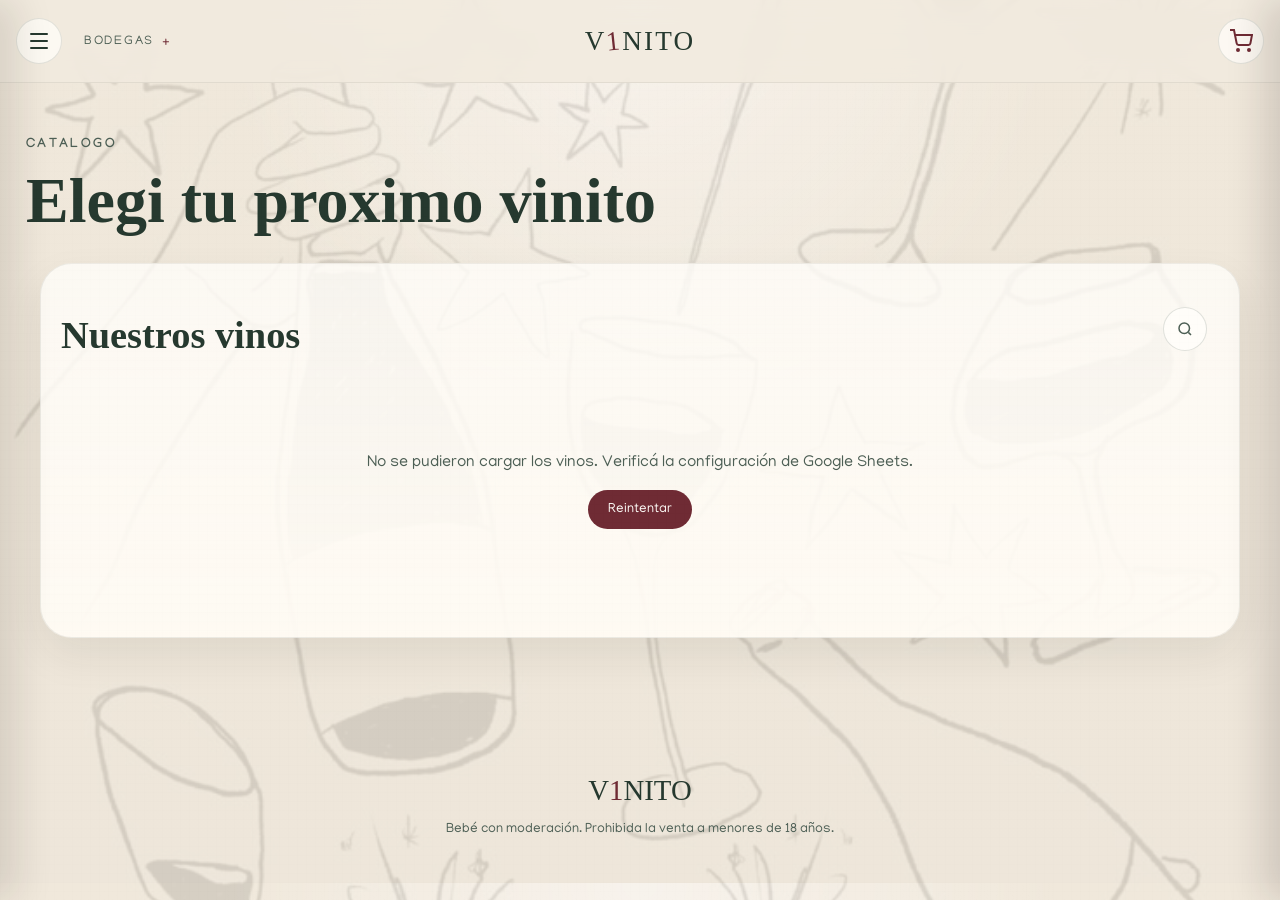
==== commit 7788a7ae: "Refactor header layout to use grid system for improved responsiveness and alignment" ====
--- a/catalogo.html
+++ b/catalogo.html
@@ -14,14 +14,15 @@
 
   <header class="header">
     <div class="header-inner">
-      <button class="menu-btn" id="menuBtn" aria-label="Abrir menu" aria-controls="menuSidebar" aria-expanded="false">
-        <span></span>
-        <span></span>
-        <span></span>
-      </button>
-      <details class="nav-dropdown nav-desktop">
-        <summary class="nav-link nav-dropdown-trigger">Bodegas</summary>
-        <div class="nav-dropdown-menu">
+      <div class="header-side header-side-left">
+        <button class="menu-btn" id="menuBtn" aria-label="Abrir menu" aria-controls="menuSidebar" aria-expanded="false">
+          <span></span>
+          <span></span>
+          <span></span>
+        </button>
+        <details class="nav-dropdown nav-desktop">
+          <summary class="nav-link nav-dropdown-trigger">Bodegas</summary>
+          <div class="nav-dropdown-menu">
           <details class="nav-submenu">
             <summary class="nav-submenu-trigger">Aleanna</summary>
             <div class="nav-submenu-links">
@@ -96,13 +97,13 @@
               <a href="catalogo.html?winery=Ala%20Colorada">Ala Colorada</a>
             </div>
           </details>
-        </div>
-      </details>
+          </div>
+        </details>
+      </div>
       <a href="index.html" class="logo">
         <span class="logo-v">V</span><span class="logo-1">1</span><span class="logo-nito">NITO</span>
       </a>
-      <nav class="nav">
-        <a href="index.html" class="nav-link">Inicio</a>
+      <div class="header-side header-side-right">
         <button class="cart-btn" id="cartBtn" aria-label="Abrir carrito">
           <svg width="24" height="24" viewBox="0 0 24 24" fill="none" stroke="currentColor" stroke-width="2">
             <circle cx="9" cy="21" r="1"></circle>
@@ -111,7 +112,7 @@
           </svg>
           <span class="cart-count" id="cartCount">0</span>
         </button>
-      </nav>
+      </div>
     </div>
   </header>
 
--- a/css/styles.css
+++ b/css/styles.css
@@ -63,13 +63,29 @@
 }
 
 .header-inner {
-  width: min(1200px, calc(100% - 32px));
+  width: min(100%, calc(100% - 32px));
   margin: 0 auto;
   min-height: 82px;
+  display: grid;
+  grid-template-columns: 1fr auto 1fr;
+  align-items: center;
+  align-items: center;
+  gap: 12px;
+}
+
+.header-side {
   display: flex;
   align-items: center;
-  justify-content: space-between;
-  gap: 20px;
+  gap: 16px;
+  min-width: 0;
+}
+
+.header-side-left {
+  justify-self: start;
+}
+
+.header-side-right {
+  justify-self: end;
 }
 
 .menu-btn {
@@ -108,7 +124,9 @@
   color: var(--ink);
   font-size: 1.7rem;
   letter-spacing: 0.08em;
-  margin-right: auto;
+  margin: 0;
+  justify-self: center;
+  text-align: center;
 }
 
 .logo-1 {
@@ -830,6 +848,42 @@
 .filters {
   display: grid;
   gap: 14px;
+  justify-items: end;
+}
+
+.filters-toggle {
+  border: 1px solid rgba(38, 57, 47, 0.14);
+  border-radius: 999px;
+  padding: 11px 18px;
+  background: rgba(255, 253, 249, 0.95);
+  color: var(--ink);
+  font-family: 'Manjari', sans-serif;
+  font-size: 0.88rem;
+  font-weight: 700;
+  cursor: pointer;
+  transition: transform var(--transition), border-color var(--transition), background var(--transition), color var(--transition);
+}
+
+.filters-toggle:hover {
+  transform: translateY(-1px);
+  border-color: rgba(111, 43, 52, 0.24);
+  color: var(--wine);
+}
+
+.filters-toggle.open {
+  background: var(--ink);
+  color: var(--white);
+  border-color: var(--ink);
+}
+
+.filters-panel {
+  width: min(100%, 760px);
+  display: grid;
+  gap: 14px;
+  padding: 16px;
+  border: 1px solid rgba(38, 57, 47, 0.08);
+  border-radius: 24px;
+  background: rgba(255, 253, 249, 0.72);
 }
 
 .filters-group {
@@ -1764,6 +1818,8 @@
   .header-inner {
     width: min(100%, calc(100% - 24px));
     min-height: 74px;
+    grid-template-columns: auto 1fr auto;
+    gap: 10px;
   }
 
   .logo {
@@ -1776,6 +1832,10 @@
 
   .nav-desktop {
     display: none;
+  }
+
+  .header-side {
+    gap: 10px;
   }
 
   .hero {
@@ -1901,6 +1961,16 @@
     justify-items: stretch;
   }
 
+  .filters {
+    justify-items: stretch;
+  }
+
+  .filters-panel {
+    width: 100%;
+    padding: 14px;
+    border-radius: 20px;
+  }
+
   .catalog-search {
     justify-content: flex-end;
   }
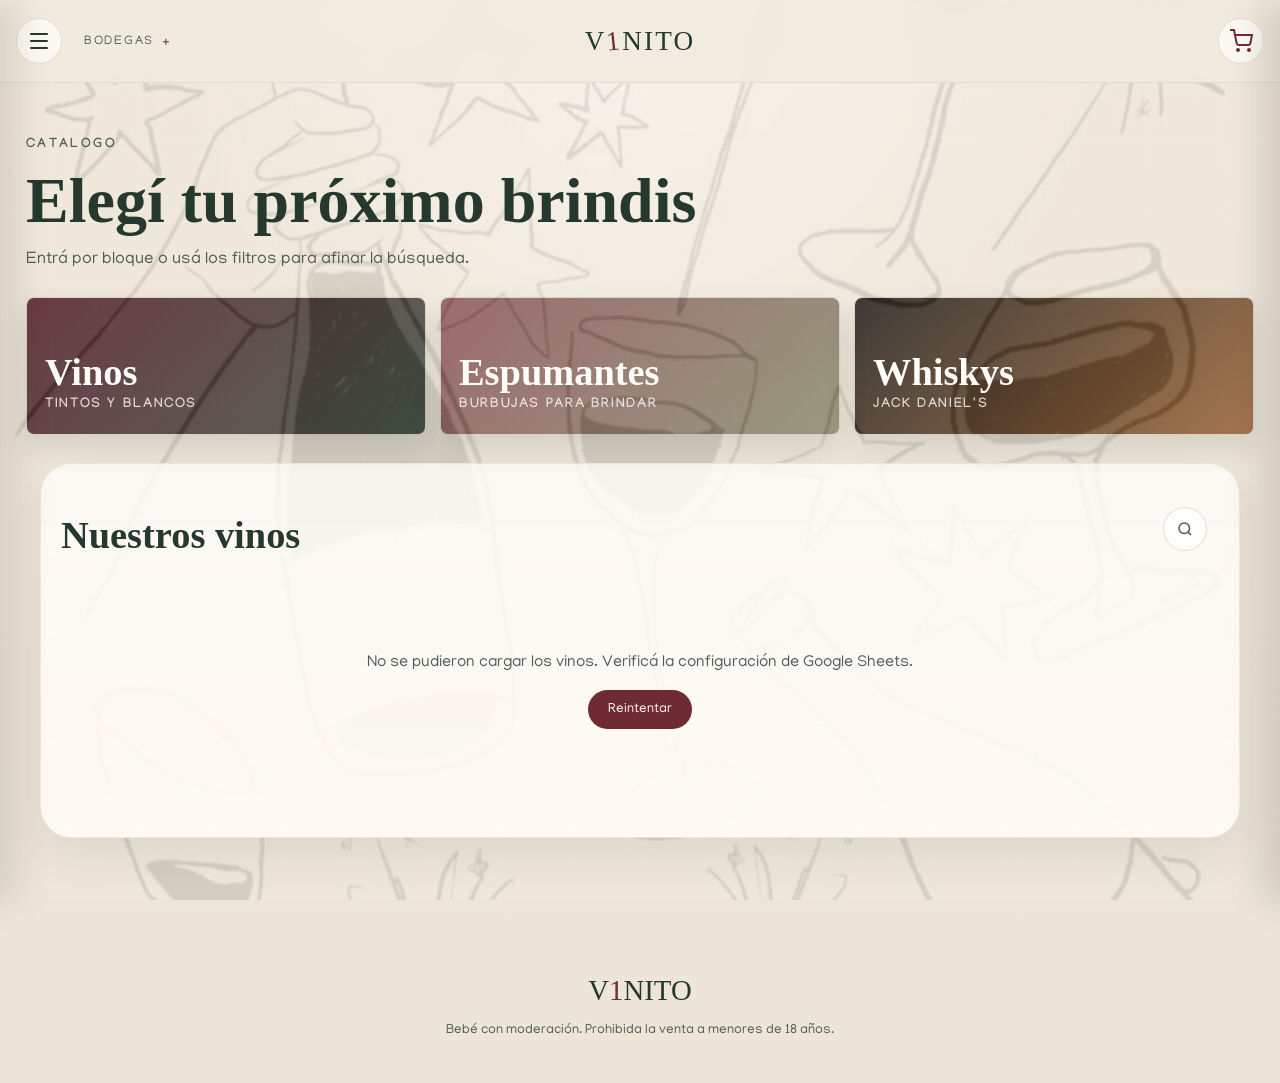
==== commit ec4c97f4: "Enhance catalog and homepage with new whisky category, improved navigation, and updated content for " ====
--- a/catalogo.html
+++ b/catalogo.html
@@ -119,12 +119,27 @@
   <main class="catalog-shell">
     <section class="catalog-hero">
       <p class="catalog-kicker">Catalogo</p>
-      <h1 class="catalog-title">Elegi tu proximo vinito</h1>
+      <h1 class="catalog-title">Eleg&iacute; tu pr&oacute;ximo brindis</h1>
+      <p class="catalog-sub">Entr&aacute; por bloque o us&aacute; los filtros para afinar la b&uacute;squeda.</p>
+      <nav class="catalog-block-nav" aria-label="Bloques del cat&aacute;logo">
+        <a class="catalog-block-link catalog-block-wines" href="catalogo.html?group=Vinos">
+          <span>Vinos</span>
+          <small>Tintos y blancos</small>
+        </a>
+        <a class="catalog-block-link catalog-block-sparkling" href="catalogo.html?type=Espumantes">
+          <span>Espumantes</span>
+          <small>Burbujas para brindar</small>
+        </a>
+        <a class="catalog-block-link catalog-block-whisky" href="catalogo.html?type=Whiskys">
+          <span>Whiskys</span>
+          <small>Jack Daniel's</small>
+        </a>
+      </nav>
     </section>
 
     <section id="catalogo" class="catalogo">
       <div class="section-header">
-        <h2 class="section-title">Nuestros vinos</h2>
+        <h2 class="section-title" id="catalogSectionTitle">Nuestros vinos</h2>
         <div class="section-tools">
           <form class="catalog-search compact" id="catalogSearchForm" role="search">
             <label class="sr-only" for="catalogSearch">Buscar vino por nombre</label>
@@ -213,10 +228,17 @@
             <button type="button" class="menu-sublink" data-type="Espumantes" data-varietal="Espumante">Espumantes</button>
           </div>
         </details>
-      </div>
-    </div>
-
-    <a class="menu-wa-link" href="https://wa.me/543512554057?text=Hola%20V1NITO%2C%20tengo%20una%20consulta%20sobre%20el%20catalogo" target="_blank" rel="noopener noreferrer">
+        <details class="menu-item">
+          <summary class="menu-link menu-parent">Whiskys</summary>
+          <div class="menu-submenu">
+            <button type="button" class="menu-sublink" data-type="Whiskys" data-varietal="Todos">Ver todos los whiskys</button>
+            <button type="button" class="menu-sublink" data-type="Whiskys" data-varietal="Whisky">Whisky</button>
+          </div>
+        </details>
+      </div>
+    </div>
+
+    <a class="menu-wa-link" href="https://wa.me/543512554057?text=Hola%2C%20queria%20realizar%20una%20consulta%20sobre..." target="_blank" rel="noopener noreferrer">
       Consultas por WhatsApp
     </a>
   </aside>
@@ -236,6 +258,16 @@
       </div>
       <div class="checkout-fields">
         <input type="text" id="clientName" placeholder="Tu nombre" required>
+        <div class="delivery-options" role="radiogroup" aria-label="Modalidad de entrega">
+          <label class="delivery-option">
+            <input type="radio" name="deliveryMethod" value="Retiro personalmente" checked>
+            <span>Retiro personalmente</span>
+          </label>
+          <label class="delivery-option">
+            <input type="radio" name="deliveryMethod" value="Entrega a domicilio">
+            <span>Entrega a domicilio</span>
+          </label>
+        </div>
         <input type="text" id="clientAddress" placeholder="Direcci&oacute;n de entrega" required>
       </div>
       <button class="checkout-btn" id="checkoutBtn">
--- a/css/styles.css
+++ b/css/styles.css
@@ -314,13 +314,13 @@
 .hero {
   position: relative;
   overflow: hidden;
-  padding: 54px 24px 28px;
+  padding: 44px 24px 28px;
   min-height: calc(100vh - 82px);
   display: flex;
   flex-direction: column;
   align-items: center;
   justify-content: space-between;
-  gap: 28px;
+  gap: 26px;
 }
 
 .hero-grain {
@@ -352,7 +352,16 @@
   z-index: 1;
   max-width: 860px;
   text-align: center;
-  padding-top: 42px;
+  padding-top: 20px;
+}
+
+.hero-kicker {
+  margin-bottom: 10px;
+  color: var(--wine);
+  font-size: 0.82rem;
+  font-weight: 700;
+  letter-spacing: 0.18em;
+  text-transform: uppercase;
 }
 
 .hero-title {
@@ -361,13 +370,13 @@
   line-height: 1.12;
   letter-spacing: 0.03em;
   color: var(--ink);
-  max-width: 9.5ch;
+  max-width: 10.5ch;
   margin: 0 auto 16px;
 }
 
 .hero-sub {
   max-width: 640px;
-  margin: 0 auto;
+  margin: 24px auto 0;
   font-size: clamp(1rem, 2.2vw, 1.35rem);
   color: var(--ink-soft);
 }
@@ -682,6 +691,138 @@
   max-width: 620px;
 }
 
+.home-category-grid {
+  position: relative;
+  z-index: 1;
+  width: min(1180px, 100%);
+  display: grid;
+  grid-template-columns: repeat(3, minmax(0, 1fr));
+  gap: 18px;
+}
+
+.home-category-block {
+  position: relative;
+  min-height: 430px;
+  overflow: hidden;
+  display: grid;
+  align-items: end;
+  padding: 24px;
+  border: 1px solid rgba(38, 57, 47, 0.12);
+  border-radius: 8px;
+  color: var(--white);
+  text-decoration: none;
+  box-shadow: 0 22px 44px rgba(32, 34, 29, 0.16);
+  transition: transform var(--transition), box-shadow var(--transition), border-color var(--transition);
+}
+
+.home-category-block:hover {
+  transform: translateY(-4px);
+  border-color: rgba(255, 253, 249, 0.34);
+  box-shadow: 0 30px 58px rgba(32, 34, 29, 0.22);
+}
+
+.home-category-block::before,
+.home-category-block::after {
+  content: '';
+  position: absolute;
+  inset: 0;
+  pointer-events: none;
+}
+
+.home-category-block::before {
+  opacity: 0.9;
+}
+
+.home-category-block::after {
+  background: linear-gradient(180deg, rgba(24, 27, 23, 0.08) 0%, rgba(24, 27, 23, 0.72) 78%);
+}
+
+.home-category-wines::before {
+  background:
+    linear-gradient(135deg, rgba(80, 26, 35, 0.94), rgba(35, 57, 45, 0.76)),
+    url("../img/fondo-catalogo.jpg") center / cover;
+}
+
+.home-category-sparkling::before {
+  background:
+    linear-gradient(135deg, rgba(228, 218, 203, 0.98), rgba(106, 124, 115, 0.74)),
+    url("../img/fondo-home.jpg") center / cover;
+}
+
+.home-category-whisky::before {
+  background:
+    linear-gradient(135deg, rgba(39, 29, 23, 0.96), rgba(145, 91, 44, 0.8)),
+    url("../img/fondo-catalogo.jpg") center / cover;
+}
+
+.home-category-copy {
+  position: relative;
+  z-index: 2;
+  display: grid;
+  gap: 10px;
+  max-width: 310px;
+}
+
+.home-category-label,
+.home-category-action {
+  font-size: 0.76rem;
+  font-weight: 700;
+  letter-spacing: 0.16em;
+  text-transform: uppercase;
+}
+
+.home-category-label {
+  color: rgba(255, 253, 249, 0.72);
+}
+
+.home-category-title {
+  font-family: 'Cormorant Garamond', serif;
+  font-size: clamp(2.4rem, 4vw, 3.8rem);
+  font-weight: 700;
+  line-height: 0.92;
+}
+
+.home-category-text {
+  min-height: 4.7em;
+  color: rgba(255, 253, 249, 0.86);
+  font-size: 0.98rem;
+}
+
+.home-category-action {
+  width: fit-content;
+  margin-top: 6px;
+  padding-bottom: 5px;
+  border-bottom: 1px solid currentColor;
+  color: var(--white);
+}
+
+.home-category-media {
+  position: absolute;
+  z-index: 1;
+  top: 22px;
+  right: 6px;
+  bottom: 118px;
+  left: 34%;
+  display: flex;
+  align-items: end;
+  justify-content: center;
+  gap: 0;
+}
+
+.home-category-media img {
+  width: auto;
+  max-width: 58%;
+  height: 100%;
+  object-fit: contain;
+  filter: drop-shadow(0 18px 18px rgba(18, 18, 18, 0.28));
+  transform: rotate(-5deg);
+}
+
+.home-category-media img + img {
+  margin-left: -24%;
+  transform: rotate(7deg) translateY(12px);
+}
+
 .intro-strip {
   padding: 0 24px 18px;
 }
@@ -745,6 +886,68 @@
   margin-top: 12px;
   color: var(--ink-soft);
   font-size: 1.05rem;
+}
+
+.catalog-block-nav {
+  margin-top: 24px;
+  display: grid;
+  grid-template-columns: repeat(3, minmax(0, 1fr));
+  gap: 14px;
+}
+
+.catalog-block-link {
+  position: relative;
+  overflow: hidden;
+  min-height: 138px;
+  display: grid;
+  align-content: end;
+  gap: 4px;
+  padding: 18px;
+  border-radius: 8px;
+  border: 1px solid rgba(38, 57, 47, 0.12);
+  color: var(--white);
+  text-decoration: none;
+  box-shadow: 0 14px 28px rgba(32, 34, 29, 0.12);
+  transition: transform var(--transition), box-shadow var(--transition);
+}
+
+.catalog-block-link:hover {
+  transform: translateY(-3px);
+  box-shadow: 0 20px 38px rgba(32, 34, 29, 0.18);
+}
+
+.catalog-block-link::before {
+  content: '';
+  position: absolute;
+  inset: 0;
+  z-index: -1;
+}
+
+.catalog-block-wines::before {
+  background: linear-gradient(135deg, rgba(83, 31, 40, 0.96), rgba(38, 57, 47, 0.84));
+}
+
+.catalog-block-sparkling::before {
+  background: linear-gradient(135deg, rgba(111, 43, 52, 0.74), rgba(128, 130, 102, 0.88));
+}
+
+.catalog-block-whisky::before {
+  background: linear-gradient(135deg, rgba(35, 31, 28, 0.96), rgba(145, 91, 44, 0.9));
+}
+
+.catalog-block-link span {
+  font-family: 'Cormorant Garamond', serif;
+  font-size: clamp(1.8rem, 3vw, 2.6rem);
+  font-weight: 700;
+  line-height: 0.95;
+}
+
+.catalog-block-link small {
+  color: rgba(255, 253, 249, 0.78);
+  font-size: 0.85rem;
+  font-weight: 700;
+  letter-spacing: 0.12em;
+  text-transform: uppercase;
 }
 
 .catalogo {
@@ -938,6 +1141,52 @@
   background: var(--ink);
   color: var(--white);
   border-color: var(--ink);
+}
+
+.category-cards-grid {
+  display: grid;
+  grid-template-columns: repeat(auto-fit, minmax(170px, 1fr));
+  gap: 12px;
+}
+
+.category-card {
+  display: grid;
+  align-items: center;
+  justify-items: start;
+  min-height: 120px;
+  padding: 18px 20px;
+  border: 1px solid rgba(38, 57, 47, 0.14);
+  border-radius: 22px;
+  background: linear-gradient(135deg, rgba(255, 253, 249, 0.96), rgba(245, 232, 236, 0.94));
+  color: var(--ink);
+  text-align: left;
+  cursor: pointer;
+  transition: transform var(--transition), border-color var(--transition), box-shadow var(--transition), background var(--transition);
+}
+
+.category-card:hover {
+  transform: translateY(-2px);
+  border-color: rgba(111, 43, 52, 0.24);
+  box-shadow: 0 12px 24px rgba(71, 33, 38, 0.08);
+}
+
+.category-card.active {
+  background: linear-gradient(135deg, rgba(87, 17, 27, 0.96), rgba(111, 43, 52, 0.9));
+  color: var(--white);
+  border-color: rgba(87, 17, 27, 0.9);
+}
+
+.category-card-title {
+  font-size: 1.12rem;
+  font-weight: 700;
+  line-height: 1.2;
+}
+
+.category-card-subtitle {
+  font-size: 0.74rem;
+  opacity: 0.8;
+  letter-spacing: 0.08em;
+  text-transform: uppercase;
 }
 
 .loading,
@@ -1382,7 +1631,6 @@
   padding: 0 10px 10px;
 }
 
-.menu-item:hover .menu-submenu,
 .menu-item[open] .menu-submenu {
   display: grid;
   gap: 6px;
@@ -1745,6 +1993,44 @@
   border-color: rgba(111, 43, 52, 0.42);
 }
 
+.checkout-fields input:disabled {
+  color: var(--ink-soft);
+  background: rgba(38, 57, 47, 0.05);
+  cursor: not-allowed;
+}
+
+.delivery-options {
+  display: grid;
+  gap: 8px;
+}
+
+.delivery-option {
+  display: flex;
+  align-items: center;
+  gap: 10px;
+  min-height: 44px;
+  border: 1px solid rgba(38, 57, 47, 0.14);
+  border-radius: 14px;
+  padding: 10px 12px;
+  background: var(--white);
+  color: var(--ink);
+  cursor: pointer;
+  font-size: 0.95rem;
+}
+
+.delivery-option input[type="radio"] {
+  width: auto;
+  border: 0;
+  padding: 0;
+  background: transparent;
+  accent-color: var(--wine);
+  flex: 0 0 auto;
+}
+
+.delivery-option span {
+  padding-top: 2px;
+}
+
 .checkout-btn {
   width: 100%;
   display: inline-flex;
@@ -1809,6 +2095,25 @@
     padding-top: 40px;
   }
 
+  .home-category-grid,
+  .catalog-block-nav {
+    grid-template-columns: 1fr;
+  }
+
+  .home-category-block {
+    min-height: 330px;
+  }
+
+  .home-category-media {
+    left: 48%;
+    bottom: 70px;
+  }
+
+  .home-category-text {
+    min-height: auto;
+    max-width: 24ch;
+  }
+
   .collage-card {
     min-height: 360px;
   }
@@ -1853,7 +2158,7 @@
   }
 
   .hero-title {
-    max-width: 11ch;
+    max-width: 12ch;
   }
 
   .hero-sub {
@@ -1864,6 +2169,40 @@
     margin-top: 22px;
     margin-bottom: 18px;
     gap: 12px;
+  }
+
+  .hero-cta {
+    min-width: min(100%, 220px);
+    padding: 15px 24px;
+  }
+
+  .home-category-grid {
+    gap: 12px;
+  }
+
+  .home-category-block {
+    min-height: 285px;
+    padding: 18px;
+  }
+
+  .home-category-title {
+    font-size: 2.35rem;
+  }
+
+  .home-category-text {
+    max-width: 22ch;
+    font-size: 0.92rem;
+  }
+
+  .home-category-media {
+    top: 18px;
+    right: -10px;
+    bottom: 88px;
+    left: 46%;
+  }
+
+  .home-category-media img {
+    max-width: 62%;
   }
 
   .hero-scene {
@@ -1918,6 +2257,15 @@
     padding-top: 24px;
   }
 
+  .catalog-block-nav {
+    gap: 10px;
+  }
+
+  .catalog-block-link {
+    min-height: 112px;
+    padding: 16px;
+  }
+
   .catalog-page::after {
     opacity: 0.08;
     background-size: cover;
